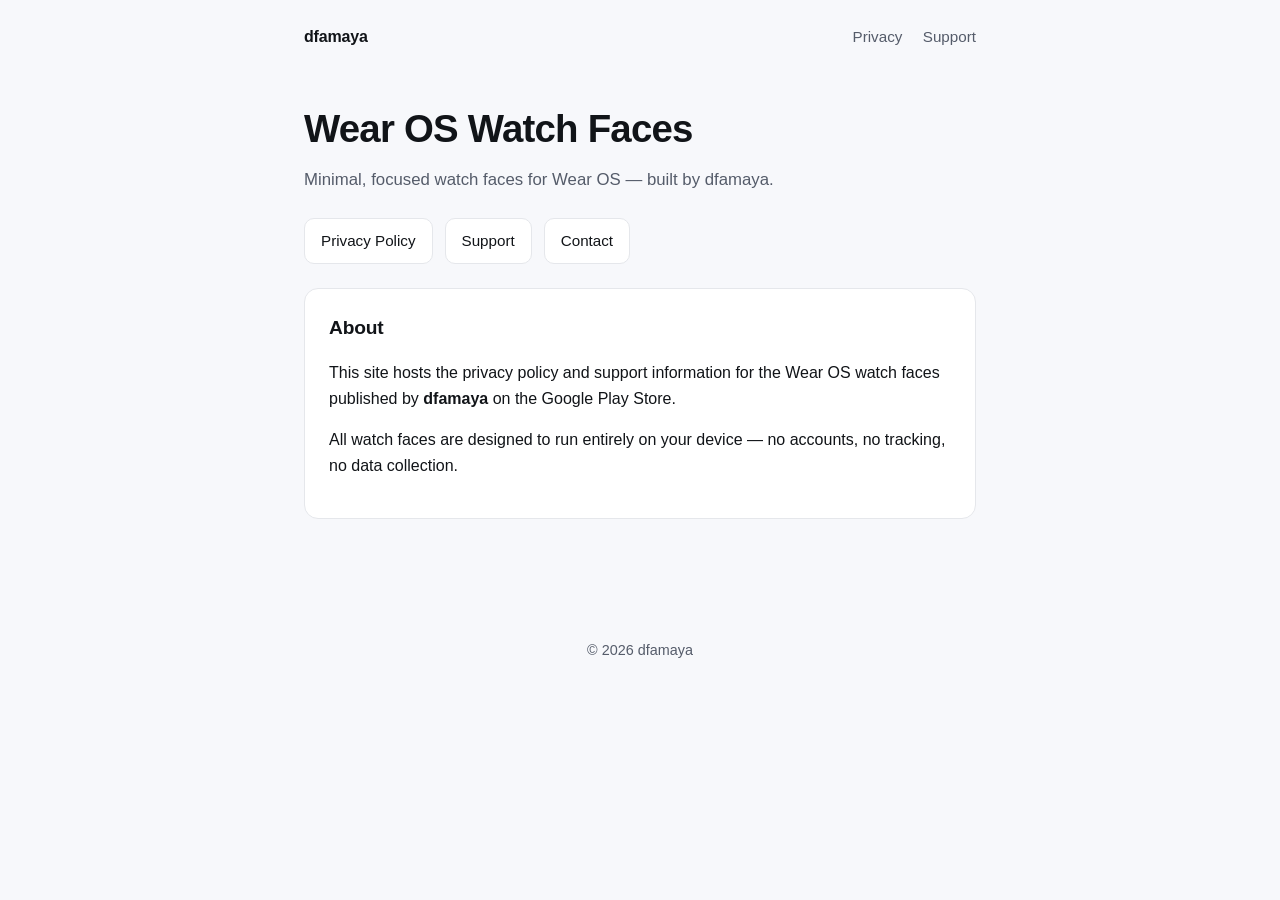
==== index.html @ 4a773ff7 "Add landing page, privacy policy, and support page Generic policy covers all Wear OS watch faces pub" ====
<!doctype html>
<html lang="en">
<head>
  <meta charset="utf-8" />
  <meta name="viewport" content="width=device-width, initial-scale=1" />
  <title>dfamaya — Wear OS Watch Faces</title>
  <meta name="description" content="Wear OS watch faces by dfamaya. Privacy policy and support." />
  <link rel="stylesheet" href="style.css" />
</head>
<body>
  <header class="site">
    <a class="brand" href="./">dfamaya</a>
    <nav>
      <a href="privacy.html">Privacy</a>
      <a href="support.html">Support</a>
    </nav>
  </header>

  <main>
    <h1>Wear OS Watch Faces</h1>
    <p class="tagline">Minimal, focused watch faces for Wear OS — built by dfamaya.</p>

    <div class="links">
      <a href="privacy.html">Privacy Policy</a>
      <a href="support.html">Support</a>
      <a href="mailto:developerdfa@gmail.com">Contact</a>
    </div>

    <div class="card">
      <h2>About</h2>
      <p>
        This site hosts the privacy policy and support information for the
        Wear OS watch faces published by <strong>dfamaya</strong> on the
        Google Play Store.
      </p>
      <p>
        All watch faces are designed to run entirely on your device — no
        accounts, no tracking, no data collection.
      </p>
    </div>
  </main>

  <footer>
    &copy; <span id="year"></span> dfamaya
  </footer>
  <script>document.getElementById('year').textContent = new Date().getFullYear();</script>
</body>
</html>
---- style.css ----
:root {
  --bg: #0f1115;
  --surface: #161922;
  --text: #e6e8ee;
  --muted: #9aa3b2;
  --accent: #6ea8ff;
  --border: #232734;
  --radius: 14px;
  --max-width: 720px;
}

@media (prefers-color-scheme: light) {
  :root {
    --bg: #f7f8fb;
    --surface: #ffffff;
    --text: #111418;
    --muted: #555c6a;
    --accent: #2563eb;
    --border: #e5e7eb;
  }
}

* { box-sizing: border-box; }

html, body {
  margin: 0;
  padding: 0;
  background: var(--bg);
  color: var(--text);
  font-family: -apple-system, BlinkMacSystemFont, "Segoe UI", Roboto,
    "Helvetica Neue", Arial, sans-serif;
  line-height: 1.6;
  -webkit-font-smoothing: antialiased;
}

main {
  max-width: var(--max-width);
  margin: 0 auto;
  padding: 48px 24px 96px;
}

header.site {
  max-width: var(--max-width);
  margin: 0 auto;
  padding: 24px 24px 0;
  display: flex;
  align-items: center;
  justify-content: space-between;
  gap: 16px;
}

header.site a.brand {
  font-weight: 600;
  color: var(--text);
  text-decoration: none;
  letter-spacing: -0.01em;
}

nav a {
  color: var(--muted);
  text-decoration: none;
  margin-left: 16px;
  font-size: 0.95rem;
}

nav a:hover { color: var(--accent); }

h1 {
  font-size: clamp(1.8rem, 4vw, 2.4rem);
  margin: 0 0 8px;
  letter-spacing: -0.02em;
}

h2 {
  font-size: 1.2rem;
  margin: 32px 0 8px;
  letter-spacing: -0.01em;
}

p, li { color: var(--text); }

.muted { color: var(--muted); }

.card {
  background: var(--surface);
  border: 1px solid var(--border);
  border-radius: var(--radius);
  padding: 24px;
  margin-top: 24px;
}

.card h2:first-child { margin-top: 0; }

a { color: var(--accent); }

ul { padding-left: 20px; }

.tagline {
  color: var(--muted);
  font-size: 1.05rem;
  margin-top: 0;
}

.links {
  display: flex;
  flex-wrap: wrap;
  gap: 12px;
  margin-top: 24px;
}

.links a {
  display: inline-block;
  background: var(--surface);
  border: 1px solid var(--border);
  color: var(--text);
  text-decoration: none;
  padding: 10px 16px;
  border-radius: 10px;
  font-size: 0.95rem;
}

.links a:hover { border-color: var(--accent); color: var(--accent); }

footer {
  max-width: var(--max-width);
  margin: 0 auto;
  padding: 24px;
  color: var(--muted);
  font-size: 0.9rem;
  text-align: center;
}

code {
  background: var(--surface);
  border: 1px solid var(--border);
  padding: 1px 6px;
  border-radius: 6px;
  font-size: 0.9em;
}
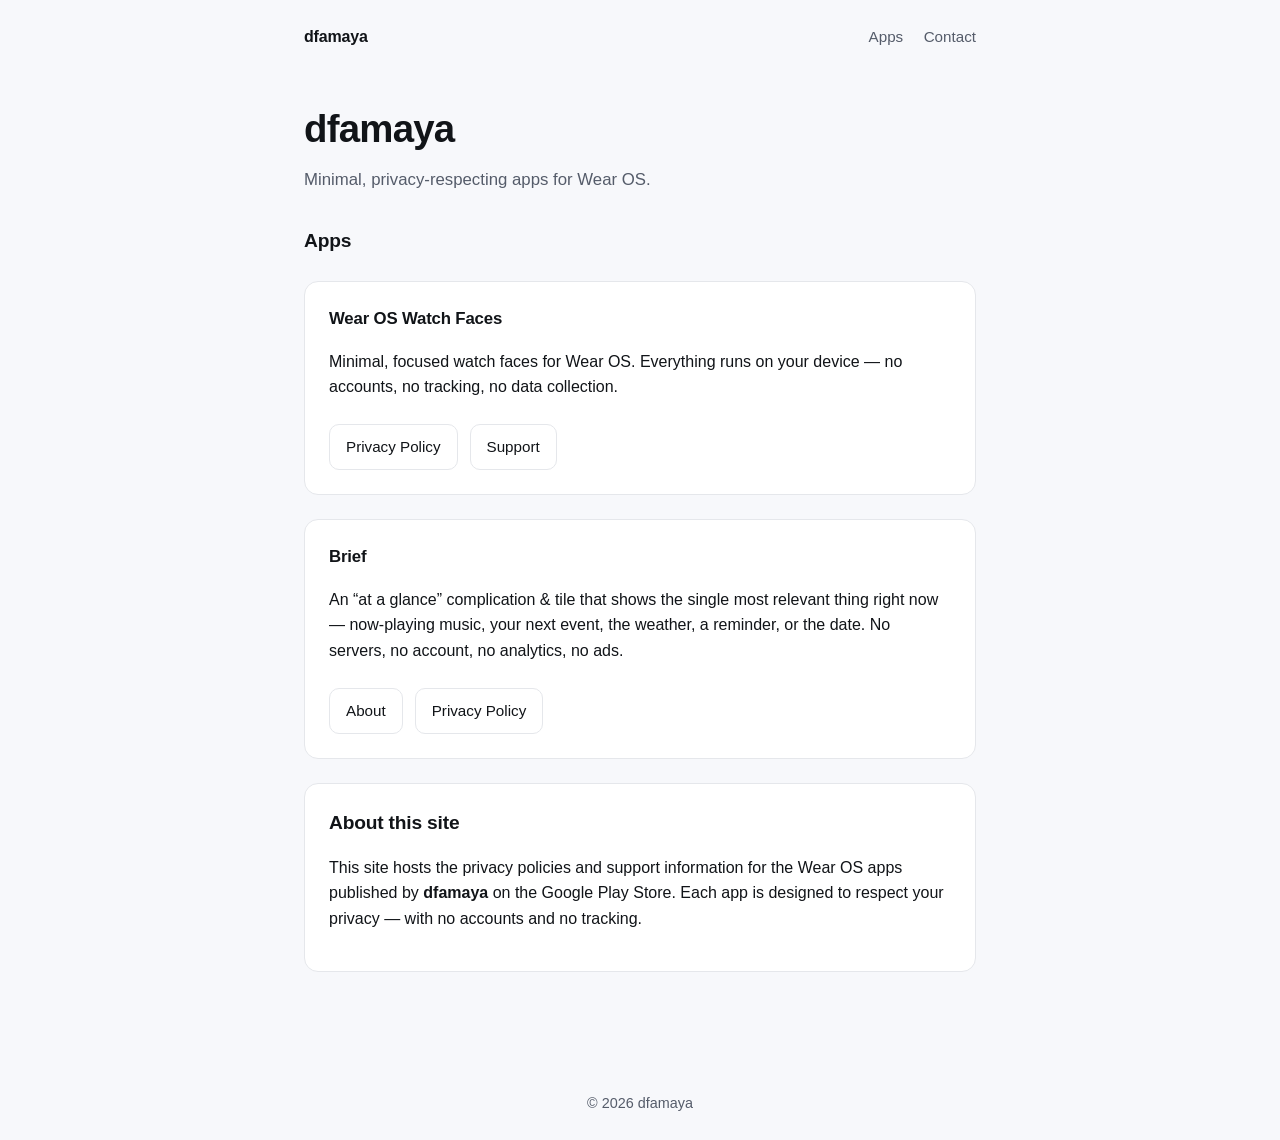
==== commit da36c53d: "Add Brief privacy page and restructure site for multiple apps The site previously covered only the W" ====
--- a/index.html
+++ b/index.html
@@ -3,39 +3,60 @@
 <head>
   <meta charset="utf-8" />
   <meta name="viewport" content="width=device-width, initial-scale=1" />
-  <title>dfamaya — Wear OS Watch Faces</title>
-  <meta name="description" content="Wear OS watch faces by dfamaya. Privacy policy and support." />
+  <title>dfamaya — Wear OS Apps</title>
+  <meta name="description" content="Privacy policies and support for the Wear OS apps by dfamaya." />
   <link rel="stylesheet" href="style.css" />
 </head>
 <body>
   <header class="site">
     <a class="brand" href="./">dfamaya</a>
     <nav>
-      <a href="privacy.html">Privacy</a>
-      <a href="support.html">Support</a>
+      <a href="#apps">Apps</a>
+      <a href="mailto:developerdfa@gmail.com">Contact</a>
     </nav>
   </header>
 
   <main>
-    <h1>Wear OS Watch Faces</h1>
-    <p class="tagline">Minimal, focused watch faces for Wear OS — built by dfamaya.</p>
+    <h1>dfamaya</h1>
+    <p class="tagline">Minimal, privacy-respecting apps for Wear OS.</p>
 
-    <div class="links">
-      <a href="privacy.html">Privacy Policy</a>
-      <a href="support.html">Support</a>
-      <a href="mailto:developerdfa@gmail.com">Contact</a>
-    </div>
+    <section id="apps">
+      <h2>Apps</h2>
+
+      <div class="card">
+        <h3>Wear OS Watch Faces</h3>
+        <p>
+          Minimal, focused watch faces for Wear OS. Everything runs on your
+          device &mdash; no accounts, no tracking, no data collection.
+        </p>
+        <div class="links">
+          <a href="privacy.html">Privacy Policy</a>
+          <a href="support.html">Support</a>
+        </div>
+      </div>
+
+      <div class="card">
+        <h3>Brief</h3>
+        <p>
+          An &ldquo;at a glance&rdquo; complication &amp; tile that shows the
+          single most relevant thing right now &mdash; now-playing music, your
+          next event, the weather, a reminder, or the date. No servers, no
+          account, no analytics, no ads.
+        </p>
+        <div class="links">
+          <a href="brief/">About</a>
+          <a href="brief/privacy.html">Privacy Policy</a>
+        </div>
+      </div>
+    </section>
 
     <div class="card">
-      <h2>About</h2>
+      <h2>About this site</h2>
       <p>
-        This site hosts the privacy policy and support information for the
-        Wear OS watch faces published by <strong>dfamaya</strong> on the
-        Google Play Store.
-      </p>
-      <p>
-        All watch faces are designed to run entirely on your device — no
-        accounts, no tracking, no data collection.
+        This site hosts the privacy policies and support information for the
+        Wear OS apps published by <strong>dfamaya</strong> on the Google Play
+        Store. Each app is designed to respect your privacy &mdash; with no
+        accounts and no tracking.
       </p>
     </div>
   </main>
--- a/style.css
+++ b/style.css
@@ -77,6 +77,12 @@
   letter-spacing: -0.01em;
 }
 
+h3 {
+  font-size: 1.05rem;
+  margin: 24px 0 8px;
+  letter-spacing: -0.01em;
+}
+
 p, li { color: var(--text); }
 
 .muted { color: var(--muted); }
@@ -90,6 +96,29 @@
 }
 
 .card h2:first-child { margin-top: 0; }
+.card h3:first-child { margin-top: 0; }
+
+.card table {
+  width: 100%;
+  border-collapse: collapse;
+  margin: 18px 0;
+  font-size: 0.95rem;
+}
+
+.card thead th { background: var(--bg); }
+
+.card th,
+.card td {
+  text-align: left;
+  vertical-align: top;
+  padding: 10px 12px;
+  border: 1px solid var(--border);
+}
+
+.table-wrap {
+  overflow-x: auto;
+  -webkit-overflow-scrolling: touch;
+}
 
 a { color: var(--accent); }
 
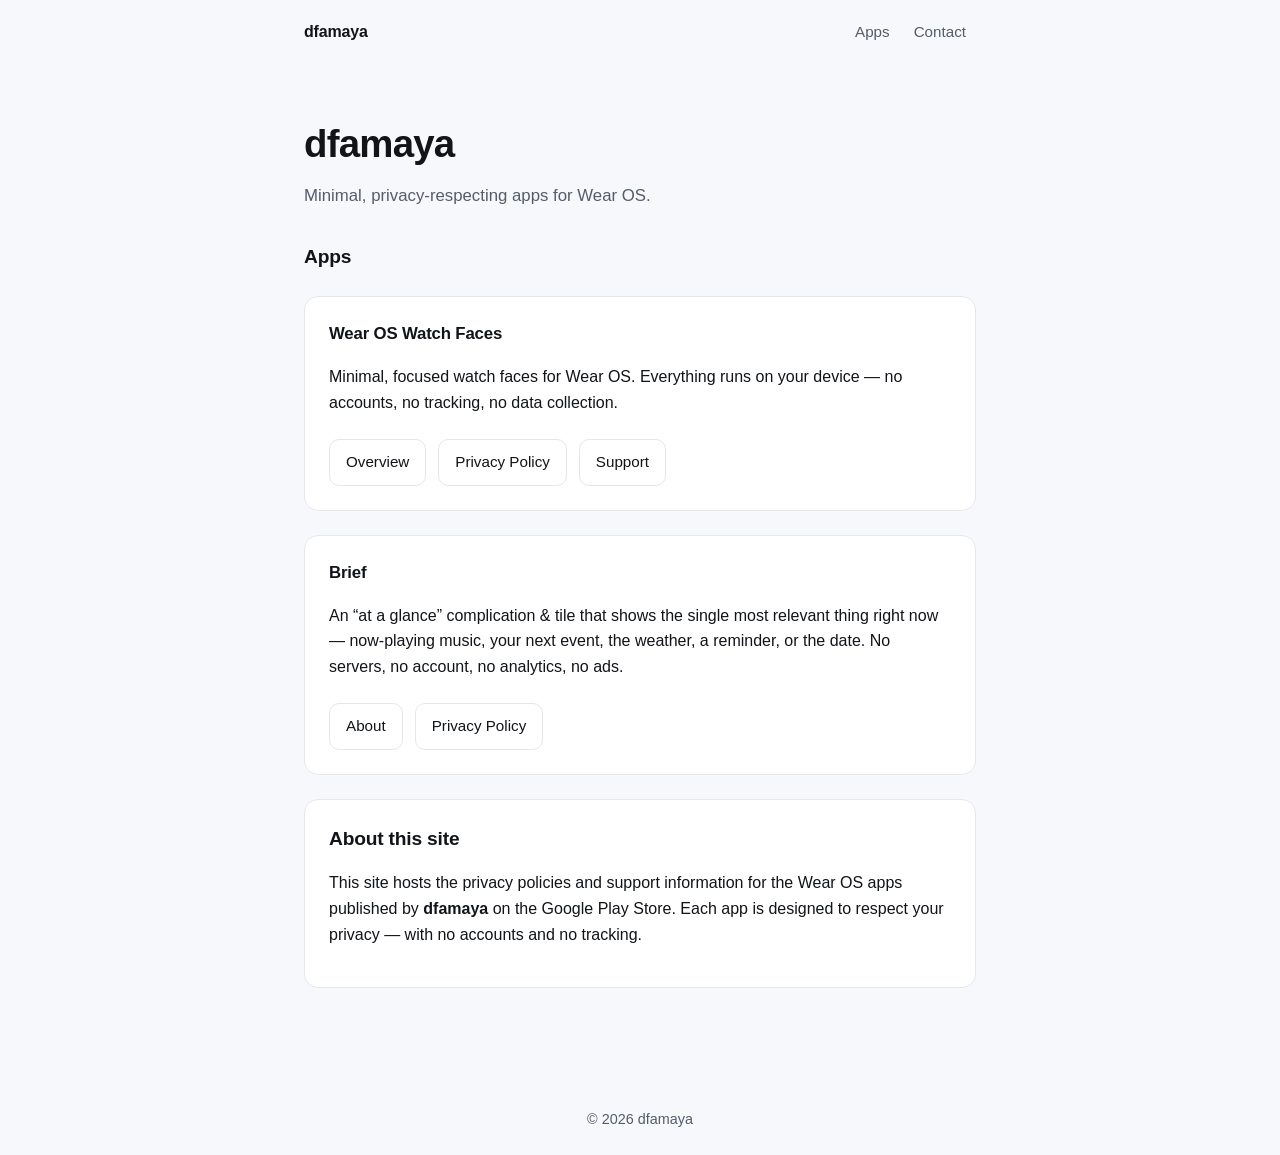
==== commit 4d160d4c: "Redesign nav: sticky breadcrumb bar, per-app folders, subtle animations - Add a sticky top bar with " ====
--- a/index.html
+++ b/index.html
@@ -9,11 +9,15 @@
 </head>
 <body>
   <header class="site">
-    <a class="brand" href="./">dfamaya</a>
-    <nav>
-      <a href="#apps">Apps</a>
-      <a href="mailto:developerdfa@gmail.com">Contact</a>
-    </nav>
+    <div class="bar">
+      <div class="crumbs">
+        <a class="brand" href="./">dfamaya</a>
+      </div>
+      <nav aria-label="Site">
+        <a href="#apps">Apps</a>
+        <a href="mailto:developerdfa@gmail.com">Contact</a>
+      </nav>
+    </div>
   </header>
 
   <main>
@@ -30,8 +34,9 @@
           device &mdash; no accounts, no tracking, no data collection.
         </p>
         <div class="links">
-          <a href="privacy.html">Privacy Policy</a>
-          <a href="support.html">Support</a>
+          <a href="watchfaces/">Overview</a>
+          <a href="watchfaces/privacy.html">Privacy Policy</a>
+          <a href="watchfaces/support.html">Support</a>
         </div>
       </div>
 
--- a/style.css
+++ b/style.css
@@ -7,6 +7,7 @@
   --border: #232734;
   --radius: 14px;
   --max-width: 720px;
+  --ease: cubic-bezier(0.22, 1, 0.36, 1);
 }
 
 @media (prefers-color-scheme: light) {
@@ -33,38 +34,143 @@
   -webkit-font-smoothing: antialiased;
 }
 
+/* Smooth in-page anchor scrolling, offset for the sticky header */
+html {
+  scroll-behavior: smooth;
+  scroll-padding-block-start: 80px;
+}
+
 main {
   max-width: var(--max-width);
   margin: 0 auto;
   padding: 48px 24px 96px;
 }
 
+/* ----------------------------------------------------------------------------
+   Sticky top bar (full-bleed blur, breadcrumb + section nav)
+---------------------------------------------------------------------------- */
 header.site {
+  position: sticky;
+  inset-block-start: 0;
+  z-index: 10;
+  background: color-mix(in srgb, var(--bg) 80%, transparent);
+  -webkit-backdrop-filter: blur(12px) saturate(1.3);
+  backdrop-filter: blur(12px) saturate(1.3);
+  border-block-end: 1px solid transparent;
+  transition: border-color 0.3s var(--ease), box-shadow 0.3s var(--ease);
+}
+
+/* Inner wrapper keeps content aligned with <main> while blur spans the page */
+header.site > .bar {
   max-width: var(--max-width);
-  margin: 0 auto;
-  padding: 24px 24px 0;
+  margin-inline: auto;
+  padding: 14px 24px;
   display: flex;
   align-items: center;
   justify-content: space-between;
-  gap: 16px;
-}
-
-header.site a.brand {
+  flex-wrap: wrap;
+  gap: 6px 16px;
+}
+
+/* Breadcrumb: dfamaya  ›  <App> */
+.crumbs {
+  display: flex;
+  align-items: center;
+  gap: 8px;
+  min-width: 0;
+  font-size: 1rem;
+}
+
+.crumbs .brand {
   font-weight: 600;
   color: var(--text);
   text-decoration: none;
   letter-spacing: -0.01em;
+  white-space: nowrap;
+  transition: color 0.18s var(--ease);
+}
+
+.crumbs .brand:hover { color: var(--accent); }
+
+.crumbs .sep {
+  color: var(--muted);
+  user-select: none;
+}
+
+.crumbs .section {
+  color: var(--muted);
+  text-decoration: none;
+  white-space: nowrap;
+  overflow: hidden;
+  text-overflow: ellipsis;
+  transition: color 0.18s var(--ease);
+}
+
+.crumbs .section:hover { color: var(--text); }
+
+nav {
+  display: flex;
+  flex-wrap: wrap;
+  align-items: center;
+  gap: 4px;
 }
 
 nav a {
+  position: relative;
   color: var(--muted);
   text-decoration: none;
-  margin-left: 16px;
   font-size: 0.95rem;
-}
-
-nav a:hover { color: var(--accent); }
-
+  padding: 6px 10px;
+  border-radius: 8px;
+  white-space: nowrap;
+  transition: color 0.18s var(--ease), background-color 0.18s var(--ease);
+}
+
+nav a:hover { color: var(--text); }
+
+/* Active section pill */
+nav a[aria-current="page"] {
+  color: var(--accent);
+  background: color-mix(in srgb, var(--accent) 14%, transparent);
+}
+
+/* Animated underline grows from center on hover (skip the active pill) */
+nav a:not([aria-current="page"])::after {
+  content: "";
+  position: absolute;
+  inset-inline: 10px;
+  inset-block-end: 2px;
+  height: 1.5px;
+  background: currentColor;
+  transform: scaleX(0);
+  transition: transform 0.2s var(--ease);
+}
+
+nav a:not([aria-current="page"]):hover::after { transform: scaleX(1); }
+
+/* Border + shadow strengthen once the page is scrolled (progressive) */
+@supports (animation-timeline: scroll()) {
+  header.site {
+    animation: header-elevate steps(1) both;
+    animation-timeline: scroll(root block);
+    animation-range: 8px 48px;
+  }
+  @keyframes header-elevate {
+    to {
+      border-block-end-color: var(--border);
+      box-shadow: 0 6px 24px color-mix(in srgb, #000 16%, transparent);
+    }
+  }
+}
+
+/* Fallback for browsers without scroll-driven animations: a subtle static line */
+@supports not (animation-timeline: scroll()) {
+  header.site { border-block-end-color: var(--border); }
+}
+
+/* ----------------------------------------------------------------------------
+   Typography
+---------------------------------------------------------------------------- */
 h1 {
   font-size: clamp(1.8rem, 4vw, 2.4rem);
   margin: 0 0 8px;
@@ -87,16 +193,38 @@
 
 .muted { color: var(--muted); }
 
+.tagline {
+  color: var(--muted);
+  font-size: 1.05rem;
+  margin-top: 0;
+}
+
+a { color: var(--accent); }
+
+ul { padding-left: 20px; }
+
+/* ----------------------------------------------------------------------------
+   Cards
+---------------------------------------------------------------------------- */
 .card {
   background: var(--surface);
   border: 1px solid var(--border);
   border-radius: var(--radius);
   padding: 24px;
   margin-top: 24px;
+  transition: border-color 0.2s var(--ease), transform 0.2s var(--ease),
+    box-shadow 0.2s var(--ease);
 }
 
 .card h2:first-child { margin-top: 0; }
 .card h3:first-child { margin-top: 0; }
+
+/* Lift only app cards (those holding a link row), not long text cards */
+.card:has(.links):hover {
+  transform: translateY(-2px);
+  border-color: color-mix(in srgb, var(--accent) 40%, var(--border));
+  box-shadow: 0 10px 30px color-mix(in srgb, #000 14%, transparent);
+}
 
 .card table {
   width: 100%;
@@ -120,16 +248,9 @@
   -webkit-overflow-scrolling: touch;
 }
 
-a { color: var(--accent); }
-
-ul { padding-left: 20px; }
-
-.tagline {
-  color: var(--muted);
-  font-size: 1.05rem;
-  margin-top: 0;
-}
-
+/* ----------------------------------------------------------------------------
+   In-content link buttons
+---------------------------------------------------------------------------- */
 .links {
   display: flex;
   flex-wrap: wrap;
@@ -146,17 +267,14 @@
   padding: 10px 16px;
   border-radius: 10px;
   font-size: 0.95rem;
-}
-
-.links a:hover { border-color: var(--accent); color: var(--accent); }
-
-footer {
-  max-width: var(--max-width);
-  margin: 0 auto;
-  padding: 24px;
-  color: var(--muted);
-  font-size: 0.9rem;
-  text-align: center;
+  transition: border-color 0.18s var(--ease), color 0.18s var(--ease),
+    transform 0.18s var(--ease);
+}
+
+.links a:hover {
+  border-color: var(--accent);
+  color: var(--accent);
+  transform: translateY(-1px);
 }
 
 code {
@@ -166,3 +284,42 @@
   border-radius: 6px;
   font-size: 0.9em;
 }
+
+footer {
+  max-width: var(--max-width);
+  margin: 0 auto;
+  padding: 24px;
+  color: var(--muted);
+  font-size: 0.9rem;
+  text-align: center;
+}
+
+/* ----------------------------------------------------------------------------
+   Soft entrance animation (disabled when the user prefers reduced motion)
+---------------------------------------------------------------------------- */
+@media (prefers-reduced-motion: no-preference) {
+  main > * {
+    animation: rise 0.55s var(--ease) both;
+  }
+  main > *:nth-child(1) { animation-delay: 0.02s; }
+  main > *:nth-child(2) { animation-delay: 0.08s; }
+  main > *:nth-child(3) { animation-delay: 0.14s; }
+  main > *:nth-child(4) { animation-delay: 0.20s; }
+  main > *:nth-child(n + 5) { animation-delay: 0.24s; }
+
+  @keyframes rise {
+    from {
+      opacity: 0;
+      transform: translateY(12px);
+    }
+    to {
+      opacity: 1;
+      transform: translateY(0);
+    }
+  }
+}
+
+@media (prefers-reduced-motion: reduce) {
+  html { scroll-behavior: auto; }
+  * { animation: none !important; }
+}
